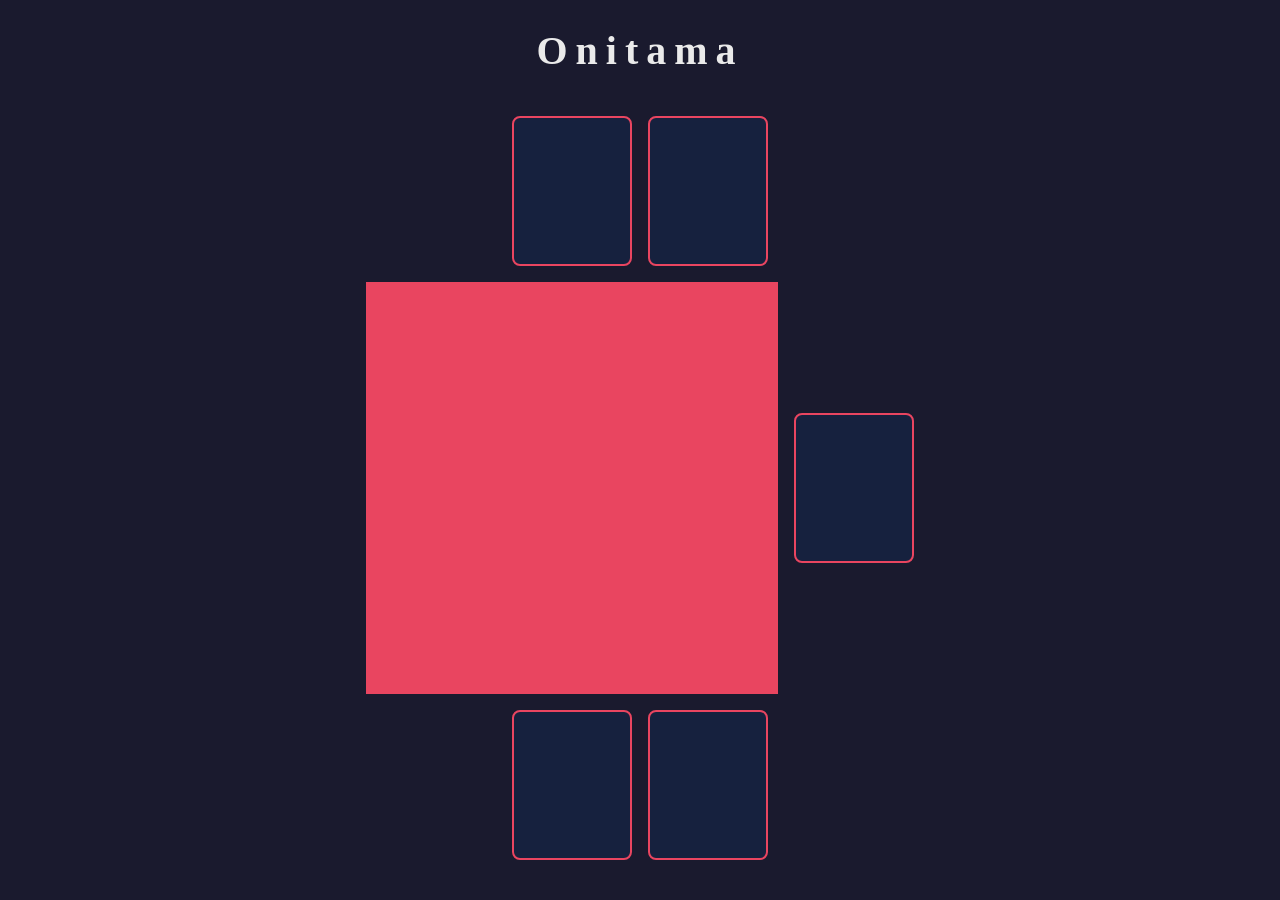
==== web-app/index.html @ 25644e05 "started module" ====
<!-- In HTML Comments are written like this -->
<!-- They can all be removed for your apps -->
<!doctype html> <!-- This first line tells browsers to expect modern standard html 5 -->
<html lang="en-gb"> <!-- This is indicates the page is written in British English, useful for accessibility -->
<meta charset="utf-8"> <!-- This indicates how the file is encoded. utf-8 is standard -->
<title>Onitama</title> <!-- All pages need a title, this will be displayed in the browser's title bar -->
<link rel="stylesheet" href="default.css"> <!-- Import style sheet – default.css -->
<link rel="icon" href="./assets/favicon.png"> <!-- Import 'Favorites Icon' – favicon.png -->
<script type="module" src="main.js"></script> <!-- Load the main script. Must be type="module". Have only one of these -->


<header>
    <h1>Onitama</h1>
</header>

<main>
    <section id="blue_cards" aria-label="Blue player's cards">
        <div class="card" id="blue_card_0" tabindex="0"></div>
        <div class="card" id="blue_card_1" tabindex="0"></div>
    </section>

    <div id="board_area">
        <div id="game_board" aria-label="Game board"></div>
        <div id="spare_card_area" aria-label="Spare card">
            <div class="card" id="spare_card"></div>
        </div>
    </div>

    <section id="red_cards" aria-label="Red player's cards">
        <div class="card" id="red_card_0" tabindex="0"></div>
        <div class="card" id="red_card_1" tabindex="0"></div>
    </section>
</main>

<div id="turn_indicator" aria-live="polite"></div>

<dialog id="result_dialog" aria-label="Game over">
    <h2>Game Over</h2>
    <p id="result_message"></p>
</dialog>
---- web-app/default.css ----
:root {
    --background: #1a1a2e;
    --header-bg: #16213e;
    --board-bg: #0f3460;
    --board-border: #e94560;
    --square-bg: #1a1a2e;
    --red-piece: #e94560;
    --blue-piece: #4a90d9;
    --card-bg: #16213e;
    --card-border: #e94560;
    --text-colour: #eaeaea;
    --header-height: 100px;

    font-family: "Georgia", serif;
}

* {
    box-sizing: border-box;
    margin: 0;
    padding: 0;
}

body {
    background: var(--background);
    color: var(--text-colour);
    height: 100vh;
    display: flex;
    flex-direction: column;
    align-items: center;
}

header {
    width: 100%;
    height: var(--header-height);
    display: flex;
    align-items: center;
    justify-content: center;
}

header h1 {
    font-size: 2.5rem;
    letter-spacing: 0.2em;
}

main {
    display: flex;
    flex-direction: column;
    align-items: center;
    gap: 1rem;
    padding: 1rem;
    flex: 1;
}

/* Blue and red card rows */
#blue_cards,
#red_cards {
    display: flex;
    flex-direction: row;
    gap: 1rem;
}

/* Board + spare card sit side by side */
#board_area {
    display: flex;
    flex-direction: row;
    align-items: center;
    gap: 1rem;
}

/* The 5x5 grid — squares added by JS */
#game_board {
    display: grid;
    grid-template-columns: repeat(5, 80px);
    grid-template-rows: repeat(5, 80px);
    border: 2px solid var(--board-border);
    gap: 2px;
    background: var(--board-border);
}

.square {
    background: var(--square-bg);
    display: flex;
    align-items: center;
    justify-content: center;
    cursor: pointer;
}

.piece {
    width: 60%;
    height: 60%;
    border-radius: 50%;
}

.piece.red { background: var(--red-piece); }
.piece.blue { background: var(--blue-piece); }

.piece.master {
    border: 3px solid white;
}

/* Cards */
.card {
    background: var(--card-bg);
    border: 2px solid var(--card-border);
    border-radius: 8px;
    width: 120px;
    height: 150px;
    display: flex;
    flex-direction: column;
    align-items: center;
    justify-content: center;
    cursor: pointer;
    font-size: 0.9rem;
    padding: 0.5rem;
}

.card:hover, .card:focus {
    border-colour: white;
    outline: 2px solid white;
}

#spare_card_area {
    display: flex;
    align-items: center;
}

#turn_indicator {
    font-size: 1.1rem;
    letter-spacing: 0.1em;
    padding: 0.5rem 1rem;
    border-radius: 4px;
}

dialog {
    background: var(--header-bg);
    color: var(--text-colour);
    border: 2px solid var(--board-border);
    border-radius: 8px;
    padding: 2rem;
    text-align: center;
}

dialog h2 {
    font-size: 2rem;
    margin-bottom: 1rem;
}
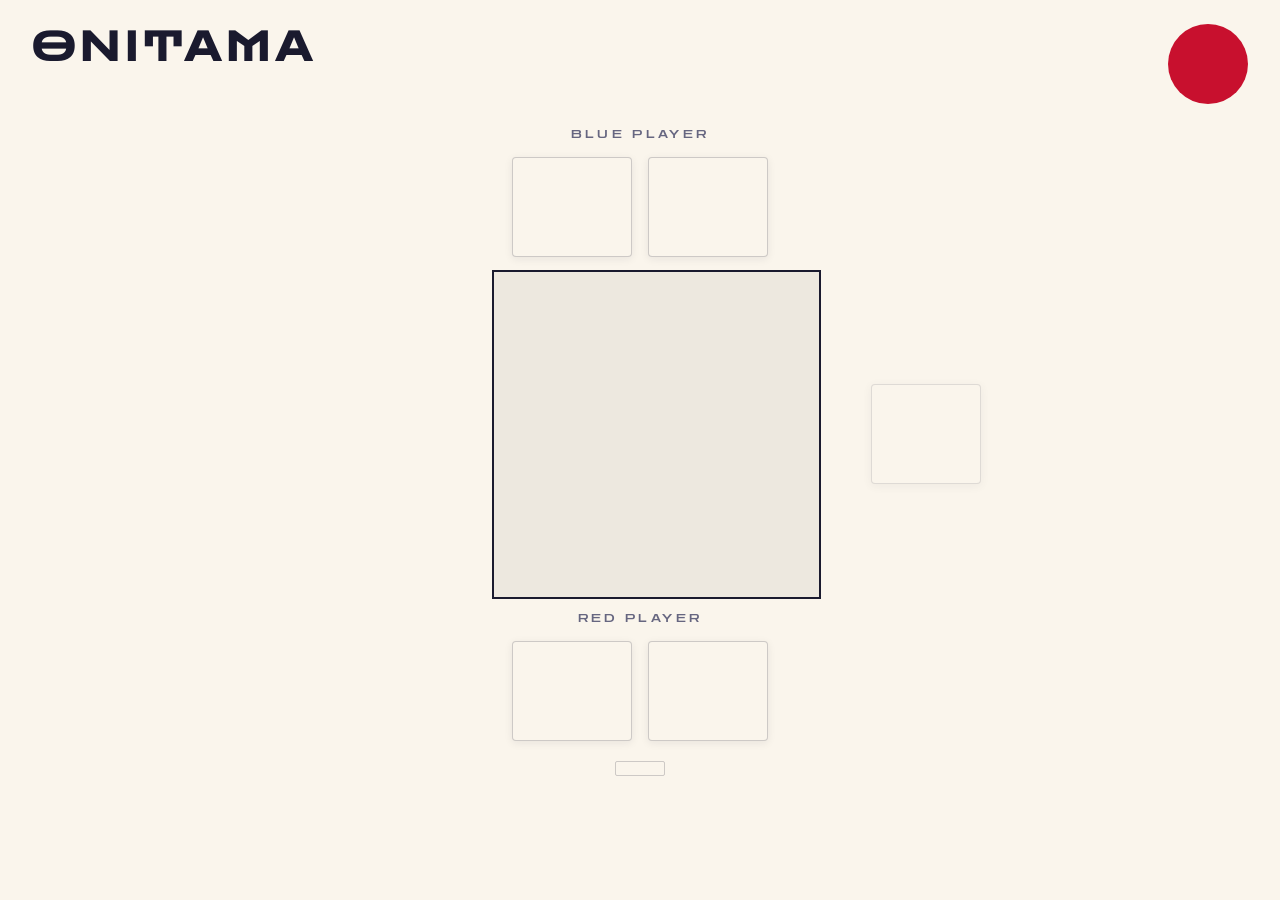
==== commit 4d8dcc1f: "basically working?" ====
--- a/web-app/index.html
+++ b/web-app/index.html
@@ -4,22 +4,30 @@
 <html lang="en-gb"> <!-- This is indicates the page is written in British English, useful for accessibility -->
 <meta charset="utf-8"> <!-- This indicates how the file is encoded. utf-8 is standard -->
 <title>Onitama</title> <!-- All pages need a title, this will be displayed in the browser's title bar -->
+<link href="https://fonts.googleapis.com/css2?family=Zen+Dots&family=Noto+Sans+JP:wght@300;400;700&display=swap" rel="stylesheet">
 <link rel="stylesheet" href="default.css"> <!-- Import style sheet – default.css -->
 <link rel="icon" href="./assets/favicon.png"> <!-- Import 'Favorites Icon' – favicon.png -->
 <script type="module" src="main.js"></script> <!-- Load the main script. Must be type="module". Have only one of these -->
 
 
 <header>
-    <h1>Onitama</h1>
+    <div id="header_left">
+        <h1>ONITAMA</h1>
+    </div>
+    <div id="red_circle"></div>
 </header>
 
 <main>
     <section id="blue_cards" aria-label="Blue player's cards">
+    <p class="player_label">Blue Player</p>
+    <div class="card_row">
         <div class="card" id="blue_card_0" tabindex="0"></div>
         <div class="card" id="blue_card_1" tabindex="0"></div>
+    </div>
     </section>
 
     <div id="board_area">
+        <div></div>
         <div id="game_board" aria-label="Game board"></div>
         <div id="spare_card_area" aria-label="Spare card">
             <div class="card" id="spare_card"></div>
@@ -27,8 +35,11 @@
     </div>
 
     <section id="red_cards" aria-label="Red player's cards">
+    <p class="player_label">Red PLayer</p>
+    <div class="card_row">
         <div class="card" id="red_card_0" tabindex="0"></div>
         <div class="card" id="red_card_1" tabindex="0"></div>
+    </div>
     </section>
 </main>
 
@@ -36,5 +47,5 @@
 
 <dialog id="result_dialog" aria-label="Game over">
     <h2>Game Over</h2>
-    <p id="result_message"></p>
+    <p id="result_message">click anywhere to play again</p>
 </dialog>
--- a/web-app/default.css
+++ b/web-app/default.css
@@ -1,17 +1,17 @@
 :root {
-    --background: #1a1a2e;
-    --header-bg: #16213e;
-    --board-bg: #0f3460;
-    --board-border: #e94560;
-    --square-bg: #1a1a2e;
-    --red-piece: #e94560;
-    --blue-piece: #4a90d9;
-    --card-bg: #16213e;
-    --card-border: #e94560;
-    --text-colour: #eaeaea;
-    --header-height: 100px;
-
-    font-family: "Georgia", serif;
+    --bg: #FAF5EC;
+    --surface: #ede8df;
+    --text-primary: #1a1a2e;
+    --text-secondary: #666680;
+    --accent: #c8102e;
+    --blue-piece: #1a3a6e;
+    --red-piece: #c8102e;
+    --board-line: rgba(26, 26, 46, 0.15);
+    --card-border: rgba(26, 26, 46, 0.2);
+    --square-size: 65px;
+
+    font-family: "Noto Sans JP", sans-serif;
+    font-weight: 300;
 }
 
 * {
@@ -21,9 +21,9 @@
 }
 
 body {
-    background: var(--background);
-    color: var(--text-colour);
-    height: 100vh;
+    background: var(--bg);
+    color: var(--text-primary);
+    min-height: 100vh;
     display: flex;
     flex-direction: column;
     align-items: center;
@@ -31,116 +31,267 @@
 
 header {
     width: 100%;
-    height: var(--header-height);
-    display: flex;
-    align-items: center;
-    justify-content: center;
+    padding: 1.5rem 2rem 1rem;
+    display: flex;
+    flex-direction: row;
+    justify-content: space-between;
+    align-items: flex-start;
+    margin-bottom: 0.5rem;
+}
+
+#header_left {
+    display: flex;
+    flex-direction: column;
+    align-items: flex-start;
+    gap: 0.3rem;
 }
 
 header h1 {
+    font-family: "Zen Dots", sans-serif;
     font-size: 2.5rem;
-    letter-spacing: 0.2em;
+    letter-spacing: 0.15em;
+    color: var(--text-primary);
+    text-transform: uppercase;
+}
+
+header h1 span {
+    color: var(--accent);
 }
 
 main {
     display: flex;
     flex-direction: column;
     align-items: center;
+    gap: 0.8rem;
+    padding: 0 2rem 1rem;
+    width: 100%;
+}
+
+#red_circle {
+    width: 80px;
+    height: 80px;
+    border-radius: 50%;
+    background: var(--accent);
+}
+
+.player_label {
+    font-family: "Zen Dots", sans-serif;
+    font-size: 0.7rem;
+    letter-spacing: 0.3em;
+    text-transform: uppercase;
+    color: var(--text-secondary);
+    text-align: center;
+    margin-bottom: 0.5rem;
+}
+
+.card_row {
+    display: flex;
+    flex-direction: row;
     gap: 1rem;
-    padding: 1rem;
-    flex: 1;
-}
-
-/* Blue and red card rows */
+}
+
 #blue_cards,
 #red_cards {
     display: flex;
-    flex-direction: row;
-    gap: 1rem;
-}
-
-/* Board + spare card sit side by side */
+    flex-direction: column;
+    align-items: center;
+    gap: 0.5rem;
+}
+
 #board_area {
     display: flex;
     flex-direction: row;
     align-items: center;
-    gap: 1rem;
-}
-
-/* The 5x5 grid — squares added by JS */
+    gap: 2rem;
+    position: relative;
+}
+
 #game_board {
     display: grid;
-    grid-template-columns: repeat(5, 80px);
-    grid-template-rows: repeat(5, 80px);
-    border: 2px solid var(--board-border);
-    gap: 2px;
-    background: var(--board-border);
+    grid-template-columns: repeat(5, var(--square-size));
+    grid-template-rows: repeat(5, var(--square-size));
+    border: 2px solid var(--text-primary);
+    background: var(--surface);
 }
 
 .square {
-    background: var(--square-bg);
+    width: var(--square-size);
+    height: var(--square-size);
+    background: var(--surface);
+    border: 1px solid var(--board-line);
     display: flex;
     align-items: center;
     justify-content: center;
     cursor: pointer;
+    transition: background 0.15s ease;
+    position: relative;
+}
+
+.square:hover {
+    background: rgba(26, 26, 46, 0.05);
+}
+
+.square.highlight {
+    background: rgba(65, 105, 225, 0.12);
+    border-color: rgba(65, 105, 225, 0.4);
+}
+
+.square.highlight::after {
+    content: "";
+    width: 20px;
+    height: 20px;
+    border-radius: 50%;
+    border: 2px solid rgba(65, 105, 225, 0.6);
+    position: absolute;
+}
+
+.square.temple-red {
+    background: rgba(200, 16, 46, 0.08);
+}
+
+.square.temple-blue {
+    background: rgba(26, 58, 110, 0.08);
 }
 
 .piece {
-    width: 60%;
-    height: 60%;
+    width: calc(var(--square-size) * 0.75);
+    height: calc(var(--square-size) * 0.75);
     border-radius: 50%;
-}
-
-.piece.red { background: var(--red-piece); }
-.piece.blue { background: var(--blue-piece); }
+    position: relative;
+    transition: transform 0.1s ease;
+}
+
+.piece.red {
+    background: radial-gradient(circle at 35% 35%, #e8304a, #9a0820);
+    box-shadow: 0 4px 12px rgba(200, 16, 46, 0.3);
+}
+
+.piece.blue {
+    background: radial-gradient(circle at 35% 35%, #2a5ab0, #0f2a5e);
+    box-shadow: 0 4px 12px rgba(26, 58, 110, 0.3);
+}
 
 .piece.master {
-    border: 3px solid white;
-}
-
-/* Cards */
+    width: calc(var(--square-size) * 0.75);
+    height: calc(var(--square-size) * 0.75);
+    outline: 2px solid var(--text-primary);
+    outline-offset: 2px;
+}
+
+
+.piece.selected-piece {
+    outline: 3px solid var(--accent);
+    outline-offset: 3px;
+    transform: scale(1.1);
+}
+
 .card {
-    background: var(--card-bg);
-    border: 2px solid var(--card-border);
-    border-radius: 8px;
+    background: var(--bg);
+    border: 1px solid var(--card-border);
+    border-radius: 4px;
     width: 120px;
-    height: 150px;
+    height: 100px;
     display: flex;
     flex-direction: column;
     align-items: center;
     justify-content: center;
     cursor: pointer;
-    font-size: 0.9rem;
-    padding: 0.5rem;
-}
-
-.card:hover, .card:focus {
-    border-colour: white;
-    outline: 2px solid white;
-}
+    font-family: "Zen Dots", sans-serif;
+    font-size: 0.8rem;
+    letter-spacing: 0.12em;
+    color: var(--text-secondary);
+    transition: all 0.15s ease;
+    user-select: none;
+    box-shadow: 0 2px 8px rgba(26, 26, 46, 0.08);
+}
+
+.card:hover {
+    border-color: var(--text-primary);
+    color: var(--text-primary);
+    box-shadow: 0 4px 12px rgba(26, 26, 46, 0.15);
+}
+
+.card.selected {
+    border-color: var(--accent);
+    color: var(--text-primary);
+    box-shadow: 0 0 0 2px var(--accent);
+}
+
+.card_row {
+    display: flex;
+    flex-direction: row;
+    gap: 1rem;
+}
+
 
 #spare_card_area {
-    display: flex;
-    align-items: center;
+    position: absolute;
+    right: -160px;
+}
+
+#spare_card_area {
+    display: flex;
+    flex-direction: column;
+    align-items: center;
+    gap: 0.5rem;
+    justify-self: start;
+    padding-left: 1.5rem;
+}
+
+
+#spare_card {
+    width: 110px;
+    height: 100px;
+    font-size: 0.75rem;
+    cursor: default;
+    opacity: 0.6;
 }
 
 #turn_indicator {
+    font-family: "Zen Dots", sans-serif;
+    font-size: 0.8rem;
+    letter-spacing: 0.3em;
+    text-transform: uppercase;
+    color: var(--text-secondary);
+    padding: 0.4rem 1.5rem;
+    border: 1px solid var(--card-border);
+    border-radius: 2px;
+    margin-top: 0.3rem;
+}
+
+dialog {
+    background: var(--bg);
+    color: var(--text-primary);
+    border: 1px solid var(--card-border);
+    border-radius: 4px;
+    padding: 3rem;
+    text-align: center;
+    min-width: 320px;
+    box-shadow: 0 20px 60px rgba(26, 26, 46, 0.2);
+}
+
+dialog::backdrop {
+    background: rgba(245, 240, 232, 0.8);
+    backdrop-filter: blur(4px);
+}
+
+dialog h2 {
+    font-family: "Zen Dots", sans-serif;
+    font-size: 2rem;
+    letter-spacing: 0.2em;
+    color: var(--accent);
+    margin-bottom: 1rem;
+}
+
+#result_message {
     font-size: 1.1rem;
-    letter-spacing: 0.1em;
-    padding: 0.5rem 1rem;
-    border-radius: 4px;
-}
-
-dialog {
-    background: var(--header-bg);
-    color: var(--text-colour);
-    border: 2px solid var(--board-border);
-    border-radius: 8px;
-    padding: 2rem;
-    text-align: center;
-}
-
-dialog h2 {
-    font-size: 2rem;
-    margin-bottom: 1rem;
+    color: var(--text-secondary);
+    margin-bottom: 2rem;
+}
+
+dialog p {
+    font-size: 0.7rem;
+    letter-spacing: 0.2em;
+    text-transform: uppercase;
+    color: var(--text-secondary);
 }
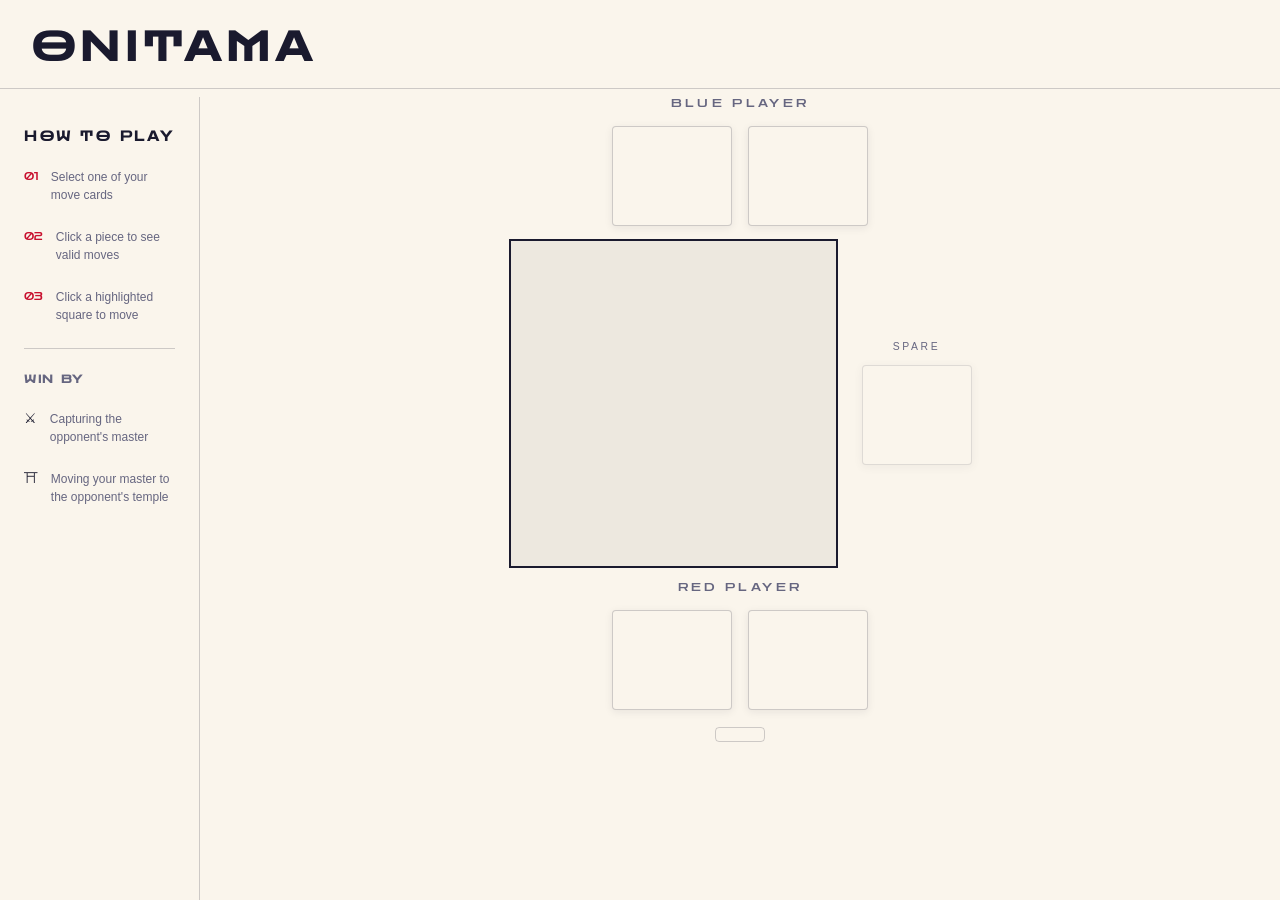
==== commit 592796a9: "final submission" ====
--- a/web-app/index.html
+++ b/web-app/index.html
@@ -9,43 +9,69 @@
 <link rel="icon" href="./assets/favicon.png"> <!-- Import 'Favorites Icon' – favicon.png -->
 <script type="module" src="main.js"></script> <!-- Load the main script. Must be type="module". Have only one of these -->
 
+<div id="layout">
+    <div id="content">
+        <header>
+            <div id="header_left">
+                <h1>ONITAMA</h1>
+            </div>
+            <!--<div id="red_circle"></div>-->
+        </header>
+        <div id="below_header">
+    <aside id="rules_panel" aria-label="How to play">
+        <h2>How to Play</h2>
+        <div class="rule">
+            <span class="rule_number">01</span>
+            <p>Select one of your move cards</p>
+        </div>
+        <div class="rule">
+            <span class="rule_number">02</span>
+            <p>Click a piece to see valid moves</p>
+        </div>
+        <div class="rule">
+            <span class="rule_number">03</span>
+            <p>Click a highlighted square to move</p>
+        </div>
+        <div class="rule_divider"></div>
+        <h3>Win by</h3>
+        <div class="rule">
+            <span class="rule_icon">⚔</span>
+            <p>Capturing the opponent's master</p>
+        </div>
+        <div class="rule">
+            <span class="rule_icon">⛩</span>
+            <p>Moving your master to the opponent's temple</p>
+        </div>
+    </aside>
+    <main>
+        <section id="blue_cards" aria-label="Blue player's cards">
+            <p class="player_label">Blue Player</p>
+            <div class="card_row">
+                <div class="card" id="blue_card_0" tabindex="0"></div>
+                <div class="card" id="blue_card_1" tabindex="0"></div>
+            </div>
+        </section>
+            <div id="board_area">
+                <div id="game_board" aria-label="Game board"></div>
+                <div id="spare_card_area" aria-label="Spare card">
+                    <p class="spare_label">Spare</p>
+                    <div class="card" id="spare_card"></div>
+                </div>
+            </div>
+        <section id="red_cards" aria-label="Red player's cards">
+            <p class="player_label">Red Player</p>
+            <div class="card_row">
+                <div class="card" id="red_card_0" tabindex="0"></div>
+                <div class="card" id="red_card_1" tabindex="0"></div>
+            </div>
+        </section>
+        <div id="turn_indicator" aria-live="polite"></div>
+    </main>
+</div>
 
-<header>
-    <div id="header_left">
-        <h1>ONITAMA</h1>
-    </div>
-    <div id="red_circle"></div>
-</header>
-
-<main>
-    <section id="blue_cards" aria-label="Blue player's cards">
-    <p class="player_label">Blue Player</p>
-    <div class="card_row">
-        <div class="card" id="blue_card_0" tabindex="0"></div>
-        <div class="card" id="blue_card_1" tabindex="0"></div>
-    </div>
-    </section>
-
-    <div id="board_area">
-        <div></div>
-        <div id="game_board" aria-label="Game board"></div>
-        <div id="spare_card_area" aria-label="Spare card">
-            <div class="card" id="spare_card"></div>
-        </div>
-    </div>
-
-    <section id="red_cards" aria-label="Red player's cards">
-    <p class="player_label">Red PLayer</p>
-    <div class="card_row">
-        <div class="card" id="red_card_0" tabindex="0"></div>
-        <div class="card" id="red_card_1" tabindex="0"></div>
-    </div>
-    </section>
-</main>
-
-<div id="turn_indicator" aria-live="polite"></div>
 
 <dialog id="result_dialog" aria-label="Game over">
-    <h2>Game Over</h2>
-    <p id="result_message">click anywhere to play again</p>
+    <h2 id="result_winner">Game Over</h2>
+    <p id="result_message"></p>
+    <p class="dialog_hint">Click anywhere to play again</p>
 </dialog>
--- a/web-app/default.css
+++ b/web-app/default.css
@@ -1,17 +1,100 @@
 :root {
-    --bg: #FAF5EC;
+    /* Colours */
+    --bg: #faf5ec;
     --surface: #ede8df;
     --text-primary: #1a1a2e;
     --text-secondary: #666680;
     --accent: #c8102e;
-    --blue-piece: #1a3a6e;
-    --red-piece: #c8102e;
+    --blue-highlight: rgba(65, 105, 225, 0.12);
+    --blue-highlight-border: rgba(65, 105, 225, 0.4);
+    --blue-highlight-dot: rgba(65, 105, 225, 0.6);
+    --blue-piece-light: #2a5ab0;
+    --blue-piece-dark: #0f2a5e;
+    --red-piece-light: #e8304a;
+    --red-piece-dark: #9a0820;
     --board-line: rgba(26, 26, 46, 0.15);
     --card-border: rgba(26, 26, 46, 0.2);
+    --square-hover: rgba(26, 26, 46, 0.05);
+    --card-shadow: rgba(26, 26, 46, 0.08);
+    --card-shadow-hover: rgba(26, 26, 46, 0.15);
+    --dialog-shadow: rgba(26, 26, 46, 0.2);
+    --dialog-backdrop: rgba(245, 240, 232, 0.8);
+    --temple-red: rgba(200, 16, 46, 0.08);
+    --temple-blue: rgba(26, 58, 110, 0.08);
+    --red-piece-shadow: rgba(200, 16, 46, 0.3);
+    --blue-piece-shadow: rgba(26, 58, 110, 0.3);
+
+    /* Sizing */
     --square-size: 65px;
-
-    font-family: "Noto Sans JP", sans-serif;
-    font-weight: 300;
+    --piece-size: calc(var(--square-size) * 0.75);
+    --card-width: 120px;
+    --card-height: 100px;
+    --spare-card-width: 110px;
+    --rules-panel-width: 200px;
+    --card-grid-cell: 10px;
+    --highlight-dot-size: 20px;
+    --red-circle-size: 80px;
+    --dialog-min-width: 320px;
+
+    /* Spacing */
+    --gap-xs: 0.3rem;
+    --gap-sm: 0.5rem;
+    --gap-md: 0.8rem;
+    --gap-lg: 1rem;
+    --gap-xl: 1.5rem;
+    --gap-2xl: 2rem;
+    --padding-header: 1.5rem 2rem 1rem;
+    --padding-main: 0 2rem 1rem;
+    --padding-panel: 2rem 1.5rem;
+    --padding-card: 0.5rem;
+    --padding-turn: 0.4rem 1.5rem;
+    --padding-dialog: 3rem;
+
+    /* Typography */
+    --font-body: "Noto Sans JP", sans-serif;
+    --font-display: "Zen Dots", sans-serif;
+    --font-weight-body: 300;
+    --font-weight-bold: 700;
+    --font-size-h1: 2.5rem;
+    --font-size-h2-dialog: 2rem;
+    --font-size-label: 0.7rem;
+    --font-size-card-name: 0.65rem;
+    --font-size-rule: 0.75rem;
+    --font-size-rule-number: 0.65rem;
+    --font-size-rule-icon: 0.9rem;
+    --font-size-turn: 0.8rem;
+    --font-size-panel-h2: 0.8rem;
+    --font-size-panel-h3: 0.7rem;
+    --font-size-dialog-hint: 0.7rem;
+    --font-size-result: 1.1rem;
+    --font-size-master: calc(var(--square-size) * 0.3);
+
+    /* Letter spacing */
+    --ls-h1: 0.15em;
+    --ls-label: 0.3em;
+    --ls-card-name: 0.1em;
+    --ls-panel-h2: 0.2em;
+    --ls-panel-h3: 0.15em;
+    --ls-turn: 0.3em;
+    --ls-spare: 0.25em;
+    --ls-dialog: 0.2em;
+
+    /* Borders */
+    --border-width: 1px;
+    --border-width-board: 2px;
+    --border-width-outline: 2px;
+    --border-width-selected: 3px;
+    --border-radius-card: 4px;
+    --border-radius-cell: 1px;
+    --border-radius-dialog: 4px;
+
+    /* Transitions */
+    --transition-bg: background 0.15s ease;
+    --transition-card: all 0.15s ease;
+    --transition-piece: transform 0.1s ease;
+
+    font-family: var(--font-body);
+    font-weight: var(--font-weight-body);
 }
 
 * {
@@ -24,32 +107,45 @@
     background: var(--bg);
     color: var(--text-primary);
     min-height: 100vh;
-    display: flex;
-    flex-direction: column;
-    align-items: center;
+}
+
+#layout {
+    display: flex;
+    flex-direction: row;
+    min-height: 100vh;
+    width: 100%;
+}
+
+#content {
+    display: flex;
+    flex-direction: column;
+    align-items: center;
+    flex: 1;
+    min-width: 0;
 }
 
 header {
     width: 100%;
-    padding: 1.5rem 2rem 1rem;
+    padding: var(--padding-header);
     display: flex;
     flex-direction: row;
     justify-content: space-between;
     align-items: flex-start;
-    margin-bottom: 0.5rem;
+    margin-bottom: var(--gap-sm);
+    border-bottom: var(--border-width) solid var(--card-border);
 }
 
 #header_left {
     display: flex;
     flex-direction: column;
     align-items: flex-start;
-    gap: 0.3rem;
+    gap: var(--gap-xs);
 }
 
 header h1 {
-    font-family: "Zen Dots", sans-serif;
-    font-size: 2.5rem;
-    letter-spacing: 0.15em;
+    font-family: var(--font-display);
+    font-size: var(--font-size-h1);
+    letter-spacing: var(--ls-h1);
     color: var(--text-primary);
     text-transform: uppercase;
 }
@@ -58,36 +154,105 @@
     color: var(--accent);
 }
 
+#below_header {
+    display: flex;
+    flex-direction: row;
+    flex: 1;
+    width: 100%;
+}
+
 main {
     display: flex;
     flex-direction: column;
     align-items: center;
-    gap: 0.8rem;
-    padding: 0 2rem 1rem;
-    width: 100%;
+    gap: var(--gap-md);
+    padding: var(--padding-main);
+    flex: 1;
 }
 
 #red_circle {
-    width: 80px;
-    height: 80px;
+    width: var(--red-circle-size);
+    height: var(--red-circle-size);
     border-radius: 50%;
     background: var(--accent);
 }
 
+/* ── Rules panel ── */
+#rules_panel {
+    width: var(--rules-panel-width);
+    min-width: var(--rules-panel-width);
+    padding: var(--padding-panel);
+    border-right: var(--border-width) solid var(--card-border);
+    display: flex;
+    flex-direction: column;
+    gap: var(--gap-xl);
+    background: var(--bg);
+}
+
+#rules_panel h2 {
+    font-family: var(--font-display);
+    font-size: var(--font-size-panel-h2);
+    letter-spacing: var(--ls-panel-h2);
+    text-transform: uppercase;
+    color: var(--text-primary);
+}
+
+#rules_panel h3 {
+    font-family: var(--font-display);
+    font-size: var(--font-size-panel-h3);
+    letter-spacing: var(--ls-panel-h3);
+    text-transform: uppercase;
+    color: var(--text-secondary);
+}
+
+.rule {
+    display: flex;
+    flex-direction: row;
+    align-items: flex-start;
+    gap: var(--gap-md);
+}
+
+.rule_number {
+    font-family: var(--font-display);
+    font-size: var(--font-size-rule-number);
+    color: var(--accent);
+    flex-shrink: 0;
+    margin-top: 0.1rem;
+}
+
+.rule_icon {
+    font-size: var(--font-size-rule-icon);
+    flex-shrink: 0;
+}
+
+.rule p {
+    font-size: var(--font-size-rule);
+    line-height: 1.5;
+    color: var(--text-secondary);
+}
+
+.rule_divider {
+    width: 100%;
+    height: var(--border-width);
+    background: var(--card-border);
+}
+
+/* ── Player labels ── */
 .player_label {
-    font-family: "Zen Dots", sans-serif;
-    font-size: 0.7rem;
-    letter-spacing: 0.3em;
+    font-family: var(--font-display);
+    font-size: var(--font-size-label);
+    letter-spacing: var(--ls-label);
     text-transform: uppercase;
     color: var(--text-secondary);
     text-align: center;
-    margin-bottom: 0.5rem;
-}
-
+    margin-bottom: var(--gap-sm);
+}
+
+/* ── Card rows ── */
 .card_row {
     display: flex;
     flex-direction: row;
-    gap: 1rem;
+    gap: var(--gap-lg);
 }
 
 #blue_cards,
@@ -95,203 +260,269 @@
     display: flex;
     flex-direction: column;
     align-items: center;
-    gap: 0.5rem;
-}
-
+    gap: var(--gap-sm);
+}
+
+/* ── Board area ── */
 #board_area {
     display: flex;
     flex-direction: row;
     align-items: center;
-    gap: 2rem;
-    position: relative;
+    gap: var(--gap-xl);
 }
 
 #game_board {
     display: grid;
     grid-template-columns: repeat(5, var(--square-size));
     grid-template-rows: repeat(5, var(--square-size));
-    border: 2px solid var(--text-primary);
+    border: var(--border-width-board) solid var(--text-primary);
     background: var(--surface);
 }
 
+/* ── Squares ── */
 .square {
     width: var(--square-size);
     height: var(--square-size);
     background: var(--surface);
-    border: 1px solid var(--board-line);
+    border: var(--border-width) solid var(--board-line);
     display: flex;
     align-items: center;
     justify-content: center;
     cursor: pointer;
-    transition: background 0.15s ease;
+    transition: var(--transition-bg);
     position: relative;
 }
 
 .square:hover {
-    background: rgba(26, 26, 46, 0.05);
+    background: var(--square-hover);
 }
 
 .square.highlight {
-    background: rgba(65, 105, 225, 0.12);
-    border-color: rgba(65, 105, 225, 0.4);
+    background: var(--blue-highlight);
+    border-color: var(--blue-highlight-border);
 }
 
 .square.highlight::after {
     content: "";
-    width: 20px;
-    height: 20px;
+    width: var(--highlight-dot-size);
+    height: var(--highlight-dot-size);
     border-radius: 50%;
-    border: 2px solid rgba(65, 105, 225, 0.6);
+    border: var(--border-width-board) solid var(--blue-highlight-dot);
     position: absolute;
 }
 
 .square.temple-red {
-    background: rgba(200, 16, 46, 0.08);
+    background: var(--temple-red);
 }
 
 .square.temple-blue {
-    background: rgba(26, 58, 110, 0.08);
-}
-
+    background: var(--temple-blue);
+}
+
+/* ── Pieces ── */
 .piece {
-    width: calc(var(--square-size) * 0.75);
-    height: calc(var(--square-size) * 0.75);
+    width: var(--piece-size);
+    height: var(--piece-size);
     border-radius: 50%;
     position: relative;
-    transition: transform 0.1s ease;
+    transition: var(--transition-piece);
 }
 
 .piece.red {
-    background: radial-gradient(circle at 35% 35%, #e8304a, #9a0820);
-    box-shadow: 0 4px 12px rgba(200, 16, 46, 0.3);
+    background: radial-gradient(
+        circle at 35% 35%,
+        var(--red-piece-light),
+        var(--red-piece-dark)
+    );
+    box-shadow: 0 4px 12px var(--red-piece-shadow);
 }
 
 .piece.blue {
-    background: radial-gradient(circle at 35% 35%, #2a5ab0, #0f2a5e);
-    box-shadow: 0 4px 12px rgba(26, 58, 110, 0.3);
+    background: radial-gradient(
+        circle at 35% 35%,
+        var(--blue-piece-light),
+        var(--blue-piece-dark)
+    );
+    box-shadow: 0 4px 12px var(--blue-piece-shadow);
 }
 
 .piece.master {
-    width: calc(var(--square-size) * 0.75);
-    height: calc(var(--square-size) * 0.75);
-    outline: 2px solid var(--text-primary);
-    outline-offset: 2px;
-}
-
+    width: var(--piece-size);
+    height: var(--piece-size);
+    outline: var(--border-width-outline) solid var(--text-primary);
+    outline-offset: var(--border-width-outline);
+    display: flex;
+    align-items: center;
+    justify-content: center;
+}
 
 .piece.selected-piece {
-    outline: 3px solid var(--accent);
-    outline-offset: 3px;
+    outline: var(--border-width-selected) solid var(--accent);
+    outline-offset: var(--border-width-selected);
     transform: scale(1.1);
 }
 
+.master_symbol {
+    color: white;
+    font-size: var(--font-size-master);
+    font-family: var(--font-body);
+    font-weight: var(--font-weight-bold);
+    line-height: 1;
+    pointer-events: none;
+}
+
+/* ── Cards ── */
 .card {
     background: var(--bg);
-    border: 1px solid var(--card-border);
-    border-radius: 4px;
-    width: 120px;
-    height: 100px;
+    border: var(--border-width) solid var(--card-border);
+    border-radius: var(--border-radius-card);
+    width: var(--card-width);
+    height: var(--card-height);
+    gap: var(--gap-xs);
+    padding: var(--padding-card);
     display: flex;
     flex-direction: column;
     align-items: center;
     justify-content: center;
     cursor: pointer;
-    font-family: "Zen Dots", sans-serif;
-    font-size: 0.8rem;
-    letter-spacing: 0.12em;
-    color: var(--text-secondary);
-    transition: all 0.15s ease;
+    font-family: var(--font-display);
+    font-size: var(--font-size-turn);
+    letter-spacing: var(--ls-card-name);
+    color: var(--text-secondary);
+    transition: var(--transition-card);
     user-select: none;
-    box-shadow: 0 2px 8px rgba(26, 26, 46, 0.08);
+    box-shadow: 0 2px 8px var(--card-shadow);
 }
 
 .card:hover {
     border-color: var(--text-primary);
     color: var(--text-primary);
-    box-shadow: 0 4px 12px rgba(26, 26, 46, 0.15);
+    box-shadow: 0 4px 12px var(--card-shadow-hover);
 }
 
 .card.selected {
     border-color: var(--accent);
     color: var(--text-primary);
-    box-shadow: 0 0 0 2px var(--accent);
-}
-
-.card_row {
-    display: flex;
-    flex-direction: row;
-    gap: 1rem;
-}
-
-
+    box-shadow: 0 0 0 var(--border-width-board) var(--accent);
+}
+
+.card_name {
+    font-family: var(--font-display);
+    font-size: var(--font-size-card-name);
+    letter-spacing: var(--ls-card-name);
+    text-transform: uppercase;
+    color: var(--text-secondary);
+}
+
+.card.selected .card_name {
+    color: var(--text-primary);
+}
+
+.card_grid {
+    display: grid;
+    grid-template-columns: repeat(5, var(--card-grid-cell));
+    grid-template-rows: repeat(5, var(--card-grid-cell));
+    gap: var(--border-width);
+}
+
+.card_cell {
+    background: var(--board-line);
+    border-radius: var(--border-radius-cell);
+}
+
+.card_cell_piece {
+    background: var(--text-secondary);
+    border-radius: var(--border-radius-cell);
+}
+
+.card_cell_move {
+    background: var(--accent);
+    border-radius: var(--border-radius-cell);
+}
+
+/* ── Spare card ── */
 #spare_card_area {
-    position: absolute;
-    right: -160px;
-}
-
-#spare_card_area {
-    display: flex;
-    flex-direction: column;
-    align-items: center;
-    gap: 0.5rem;
-    justify-self: start;
-    padding-left: 1.5rem;
-}
-
+    display: flex;
+    flex-direction: column;
+    align-items: center;
+    gap: var(--gap-sm);
+}
 
 #spare_card {
-    width: 110px;
-    height: 100px;
-    font-size: 0.75rem;
+    width: var(--spare-card-width);
+    height: var(--card-height);
     cursor: default;
     opacity: 0.6;
 }
 
+.spare_label {
+    font-size: var(--font-size-card-name);
+    letter-spacing: var(--ls-spare);
+    text-transform: uppercase;
+    color: var(--text-secondary);
+    text-align: center;
+    margin-bottom: var(--gap-xs);
+}
+
+/* ── Turn indicator ── */
 #turn_indicator {
-    font-family: "Zen Dots", sans-serif;
-    font-size: 0.8rem;
-    letter-spacing: 0.3em;
-    text-transform: uppercase;
-    color: var(--text-secondary);
-    padding: 0.4rem 1.5rem;
-    border: 1px solid var(--card-border);
-    border-radius: 2px;
-    margin-top: 0.3rem;
-}
-
+    font-family: var(--font-display);
+    font-size: var(--font-size-turn);
+    letter-spacing: var(--ls-turn);
+    text-transform: uppercase;
+    color: var(--text-secondary);
+    padding: var(--padding-turn);
+    border: var(--border-width) solid var(--card-border);
+    border-radius: var(--border-radius-card);
+    margin-top: var(--gap-xs);
+}
+
+/* ── Dialog ── */
 dialog {
     background: var(--bg);
     color: var(--text-primary);
-    border: 1px solid var(--card-border);
-    border-radius: 4px;
-    padding: 3rem;
+    border: var(--border-width) solid var(--card-border);
+    border-radius: var(--border-radius-dialog);
+    padding: var(--padding-dialog);
     text-align: center;
-    min-width: 320px;
-    box-shadow: 0 20px 60px rgba(26, 26, 46, 0.2);
+    min-width: var(--dialog-min-width);
+    box-shadow: 0 20px 60px var(--dialog-shadow);
+    position: fixed;
+    top: 50%;
+    left: 50%;
+    transform: translate(-50%, -50%);
 }
 
 dialog::backdrop {
-    background: rgba(245, 240, 232, 0.8);
+    background: var(--dialog-backdrop);
     backdrop-filter: blur(4px);
 }
 
 dialog h2 {
-    font-family: "Zen Dots", sans-serif;
-    font-size: 2rem;
-    letter-spacing: 0.2em;
+    font-family: var(--font-display);
+    font-size: var(--font-size-h2-dialog);
+    letter-spacing: var(--ls-dialog);
     color: var(--accent);
-    margin-bottom: 1rem;
+    margin-bottom: var(--gap-lg);
 }
 
 #result_message {
-    font-size: 1.1rem;
-    color: var(--text-secondary);
-    margin-bottom: 2rem;
+    font-size: var(--font-size-result);
+    color: var(--text-secondary);
+    margin-bottom: var(--gap-2xl);
+}
+
+.dialog_hint {
+    font-size: var(--font-size-dialog-hint);
+    letter-spacing: var(--ls-dialog);
+    text-transform: uppercase;
+    color: var(--text-secondary);
+    margin-top: var(--gap-xl);
 }
 
 dialog p {
-    font-size: 0.7rem;
-    letter-spacing: 0.2em;
+    font-size: var(--font-size-dialog-hint);
+    letter-spacing: var(--ls-dialog);
     text-transform: uppercase;
     color: var(--text-secondary);
 }
